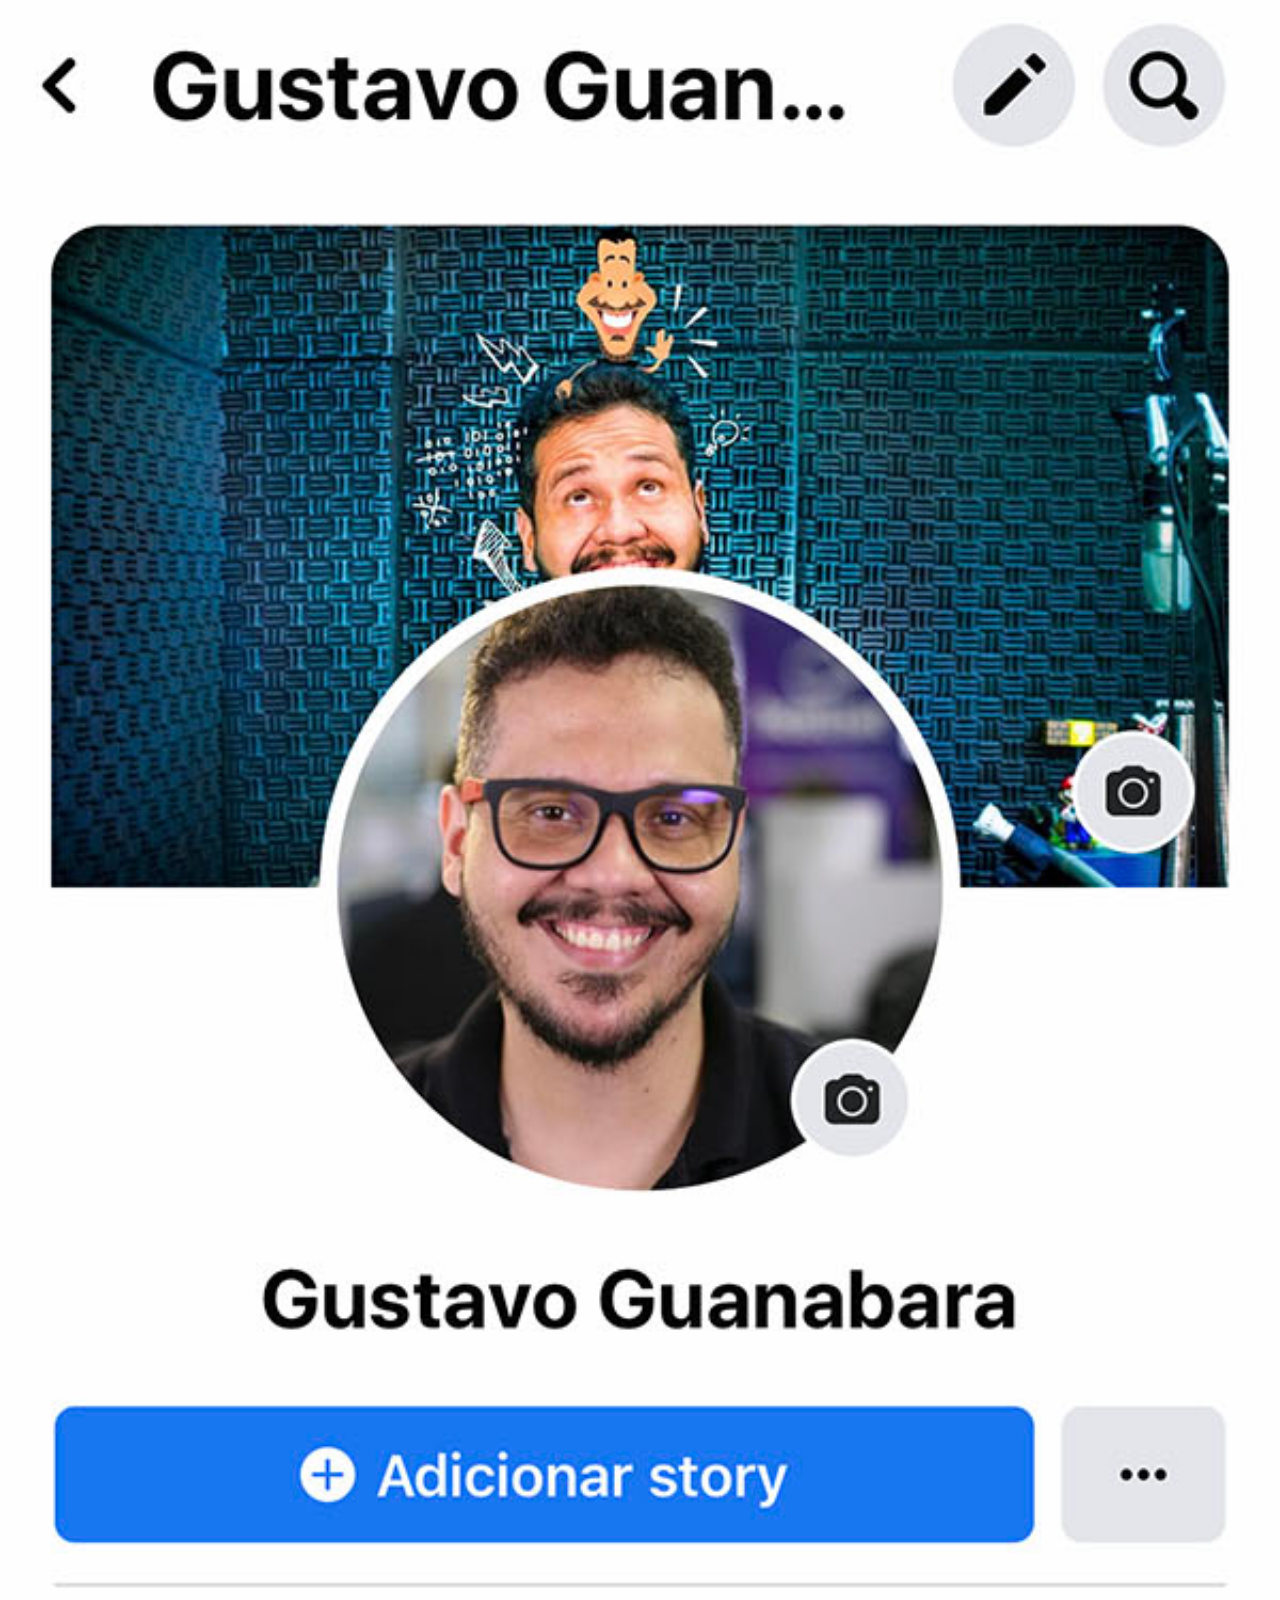
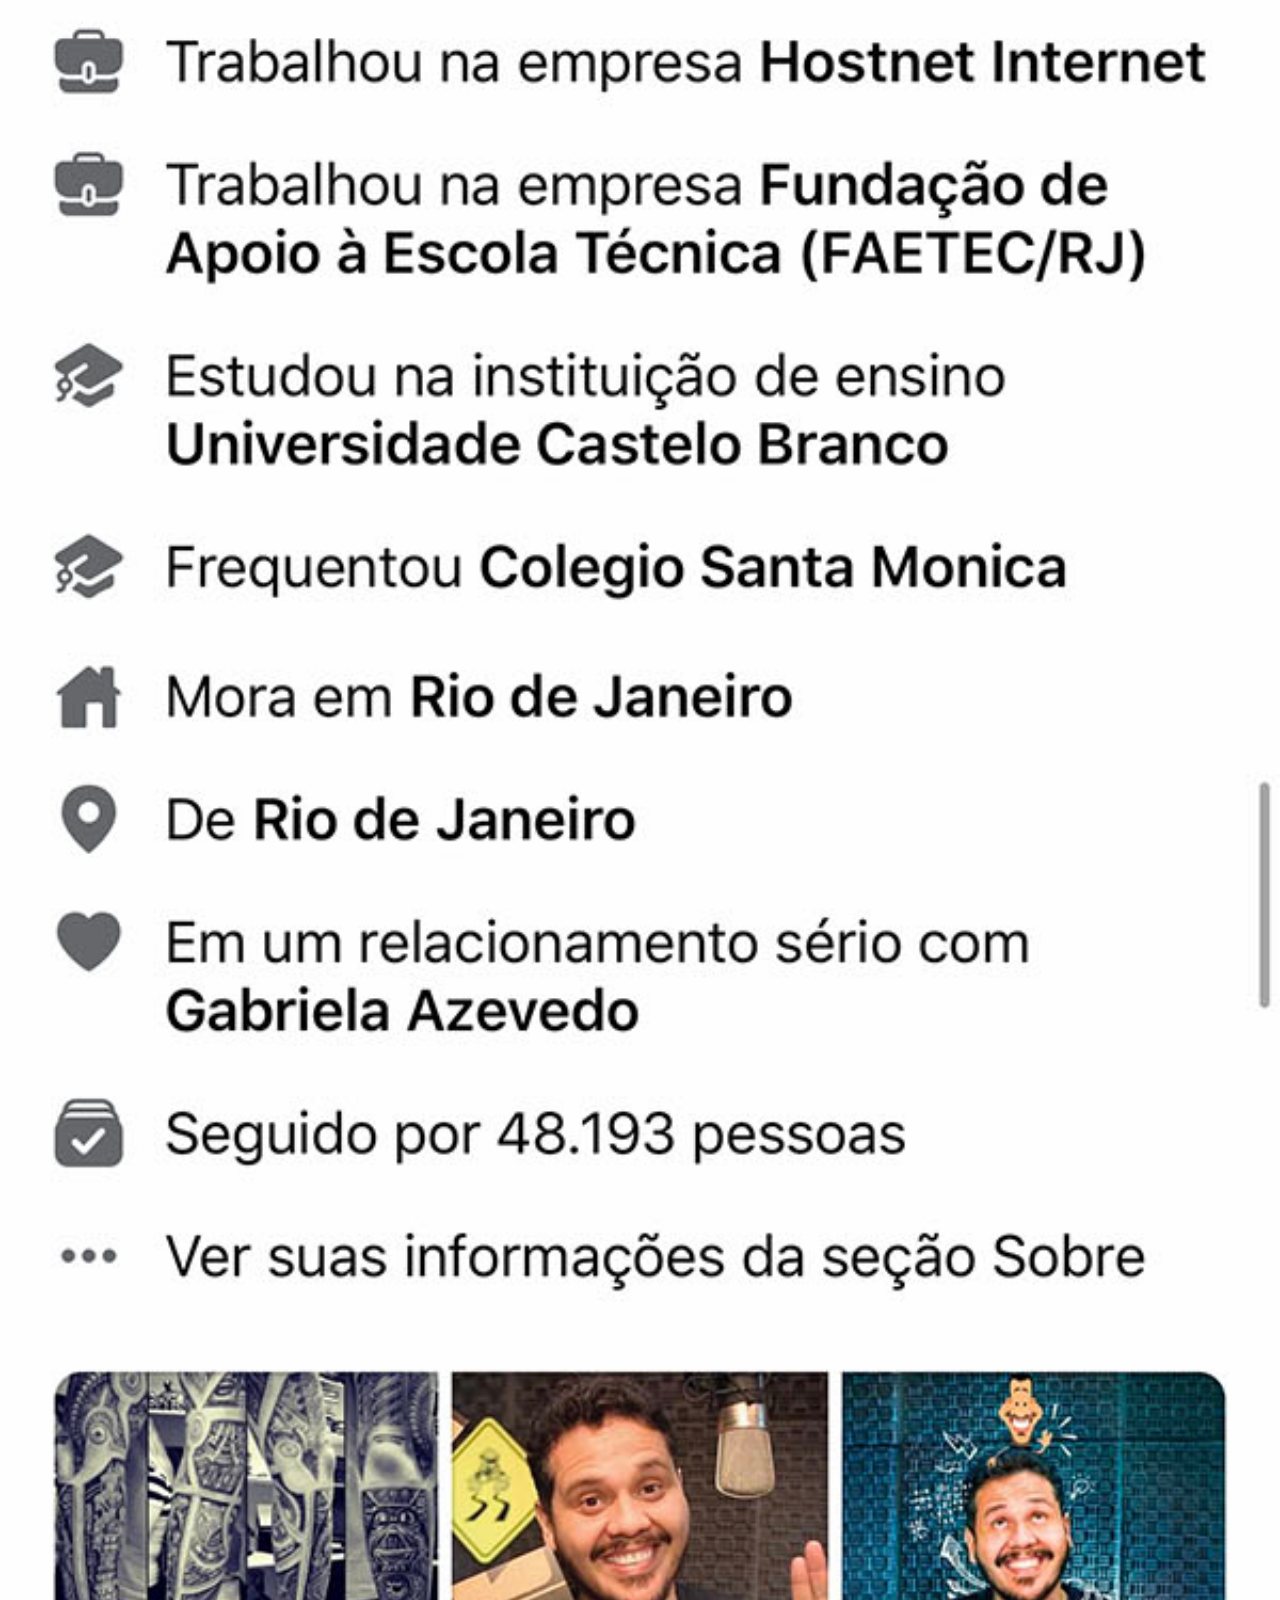
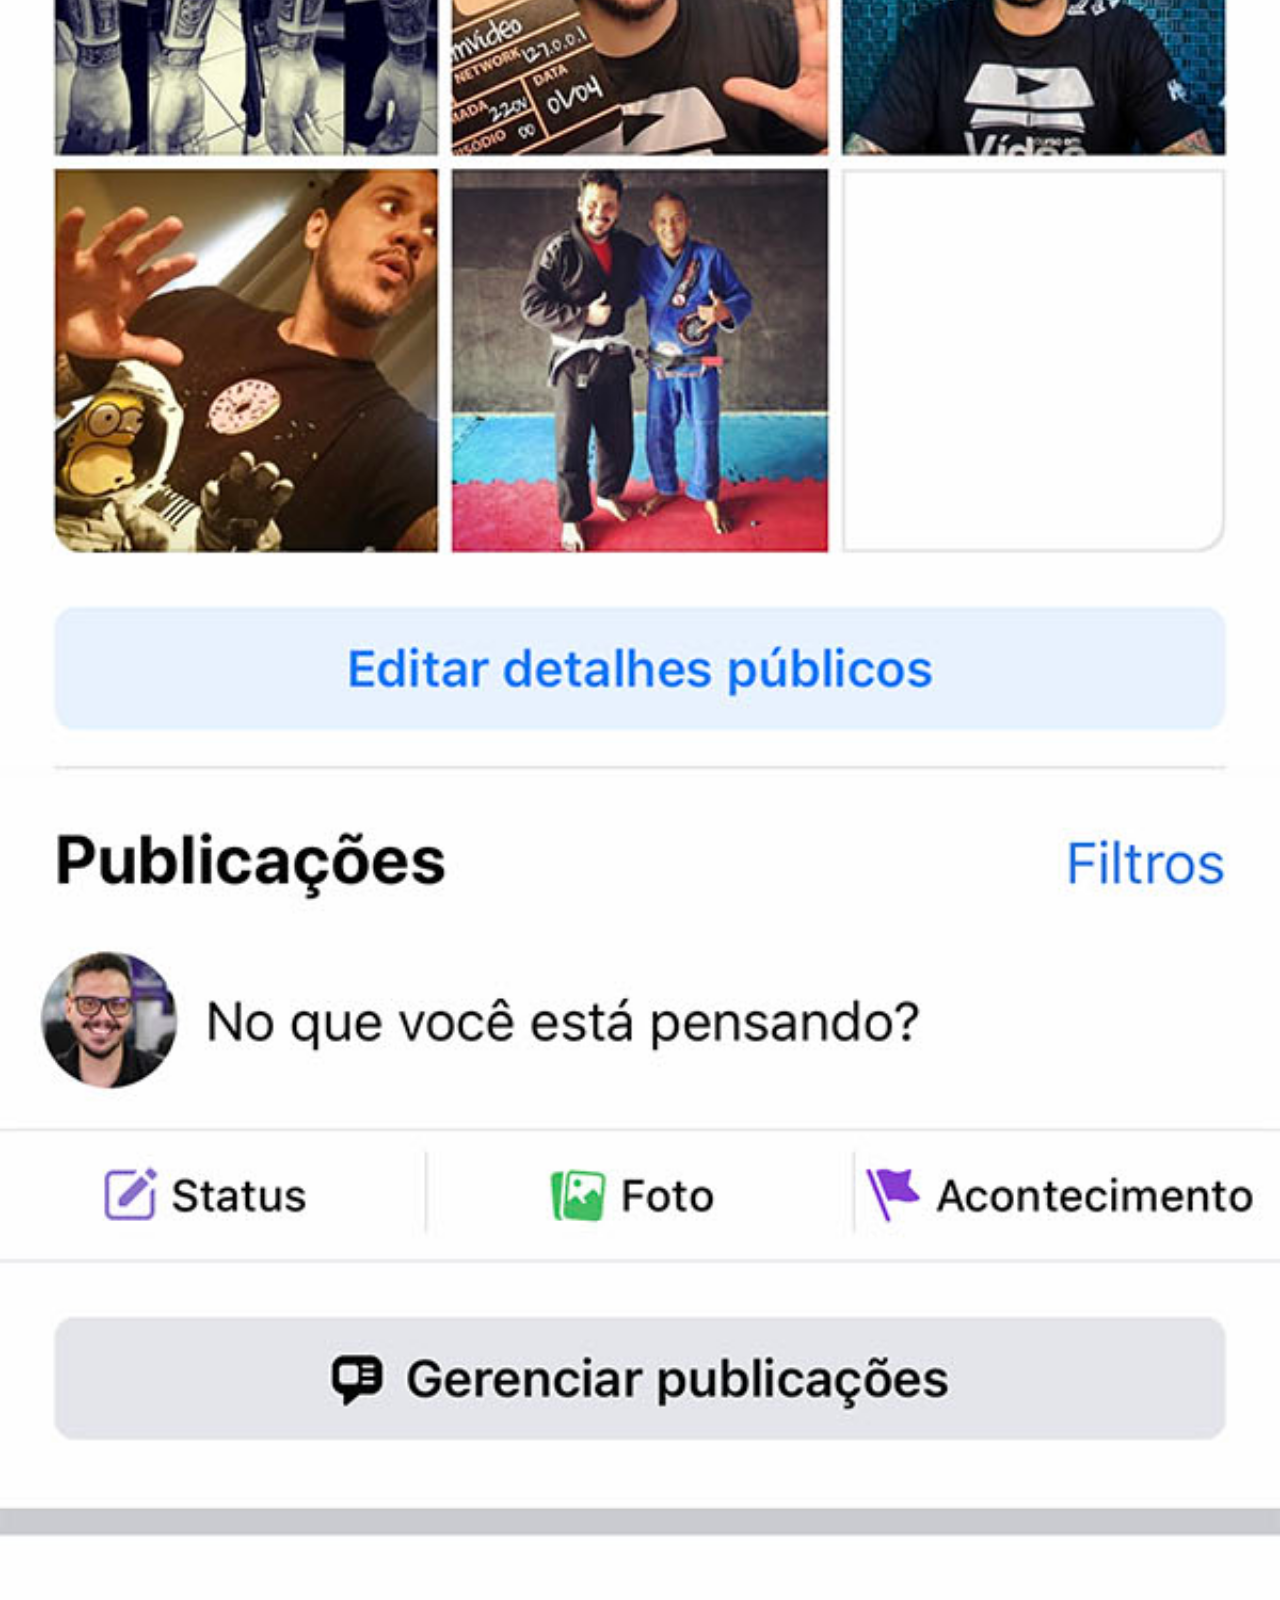
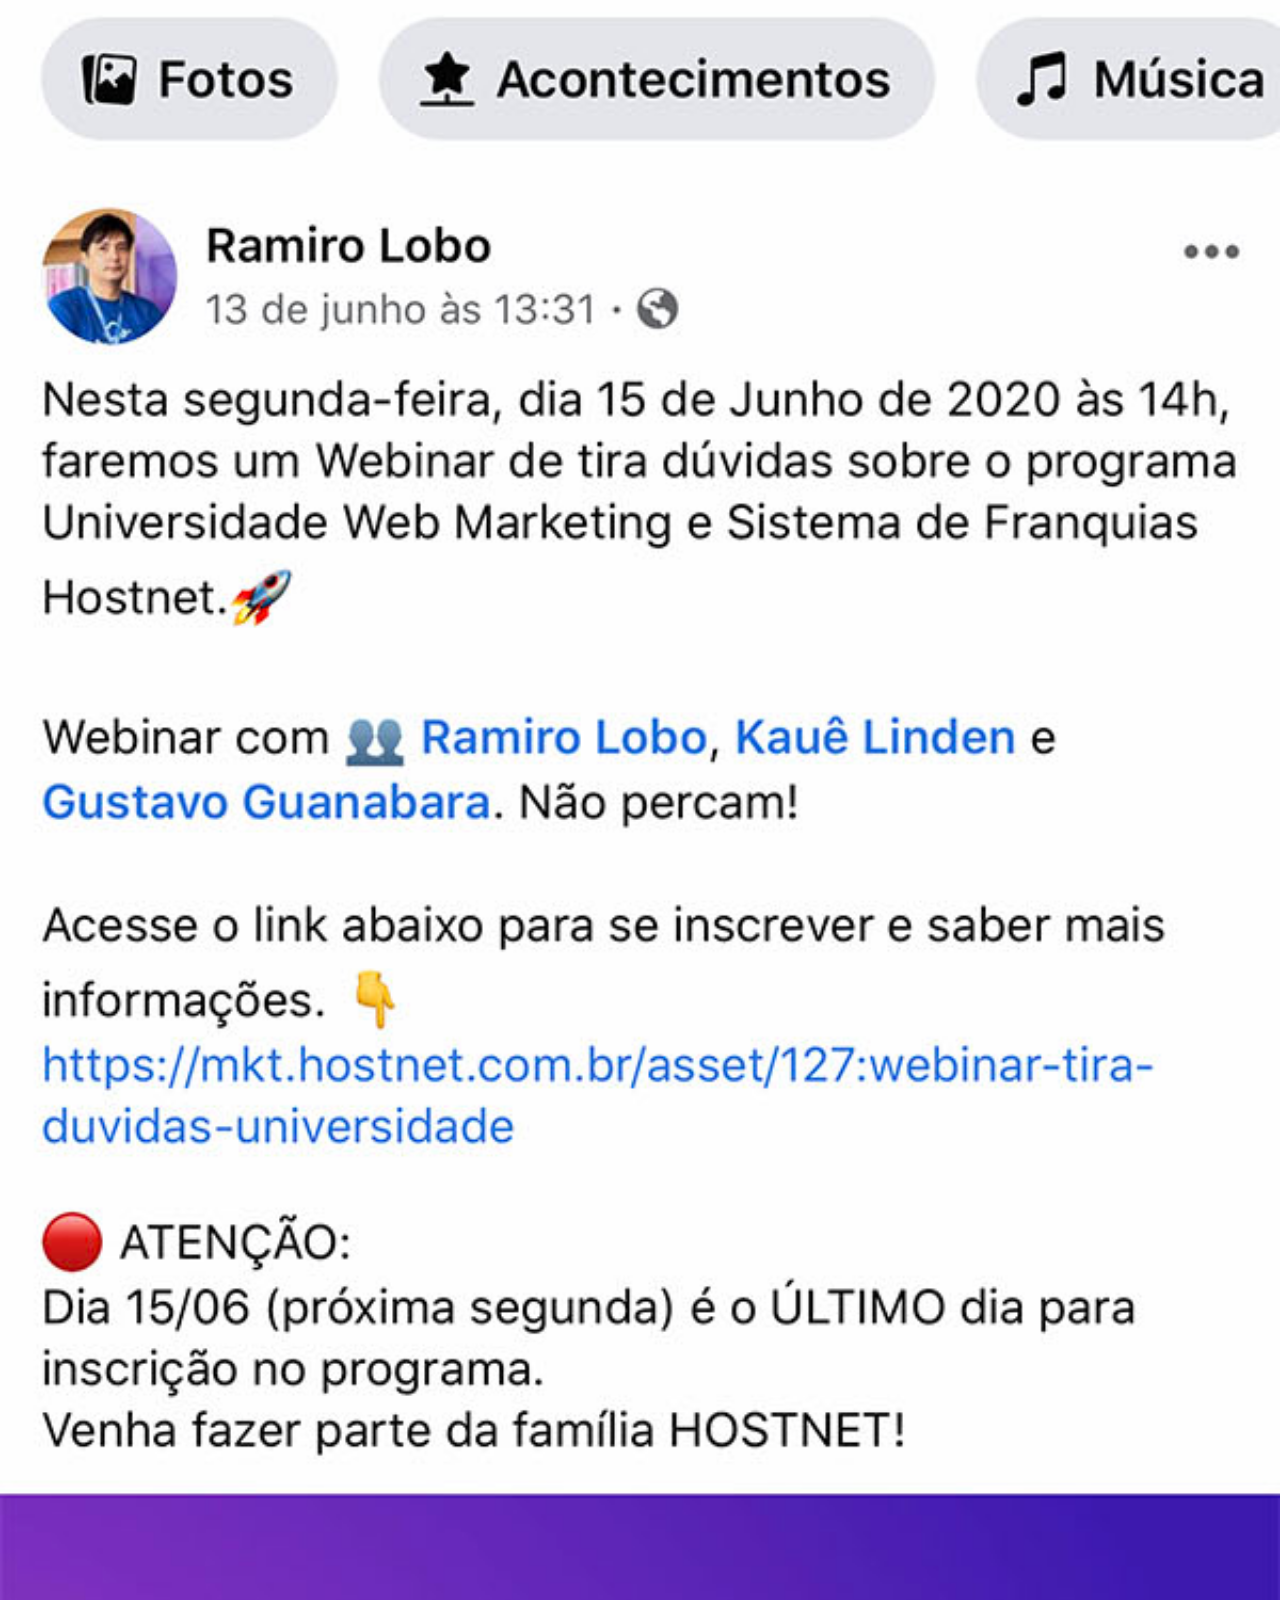
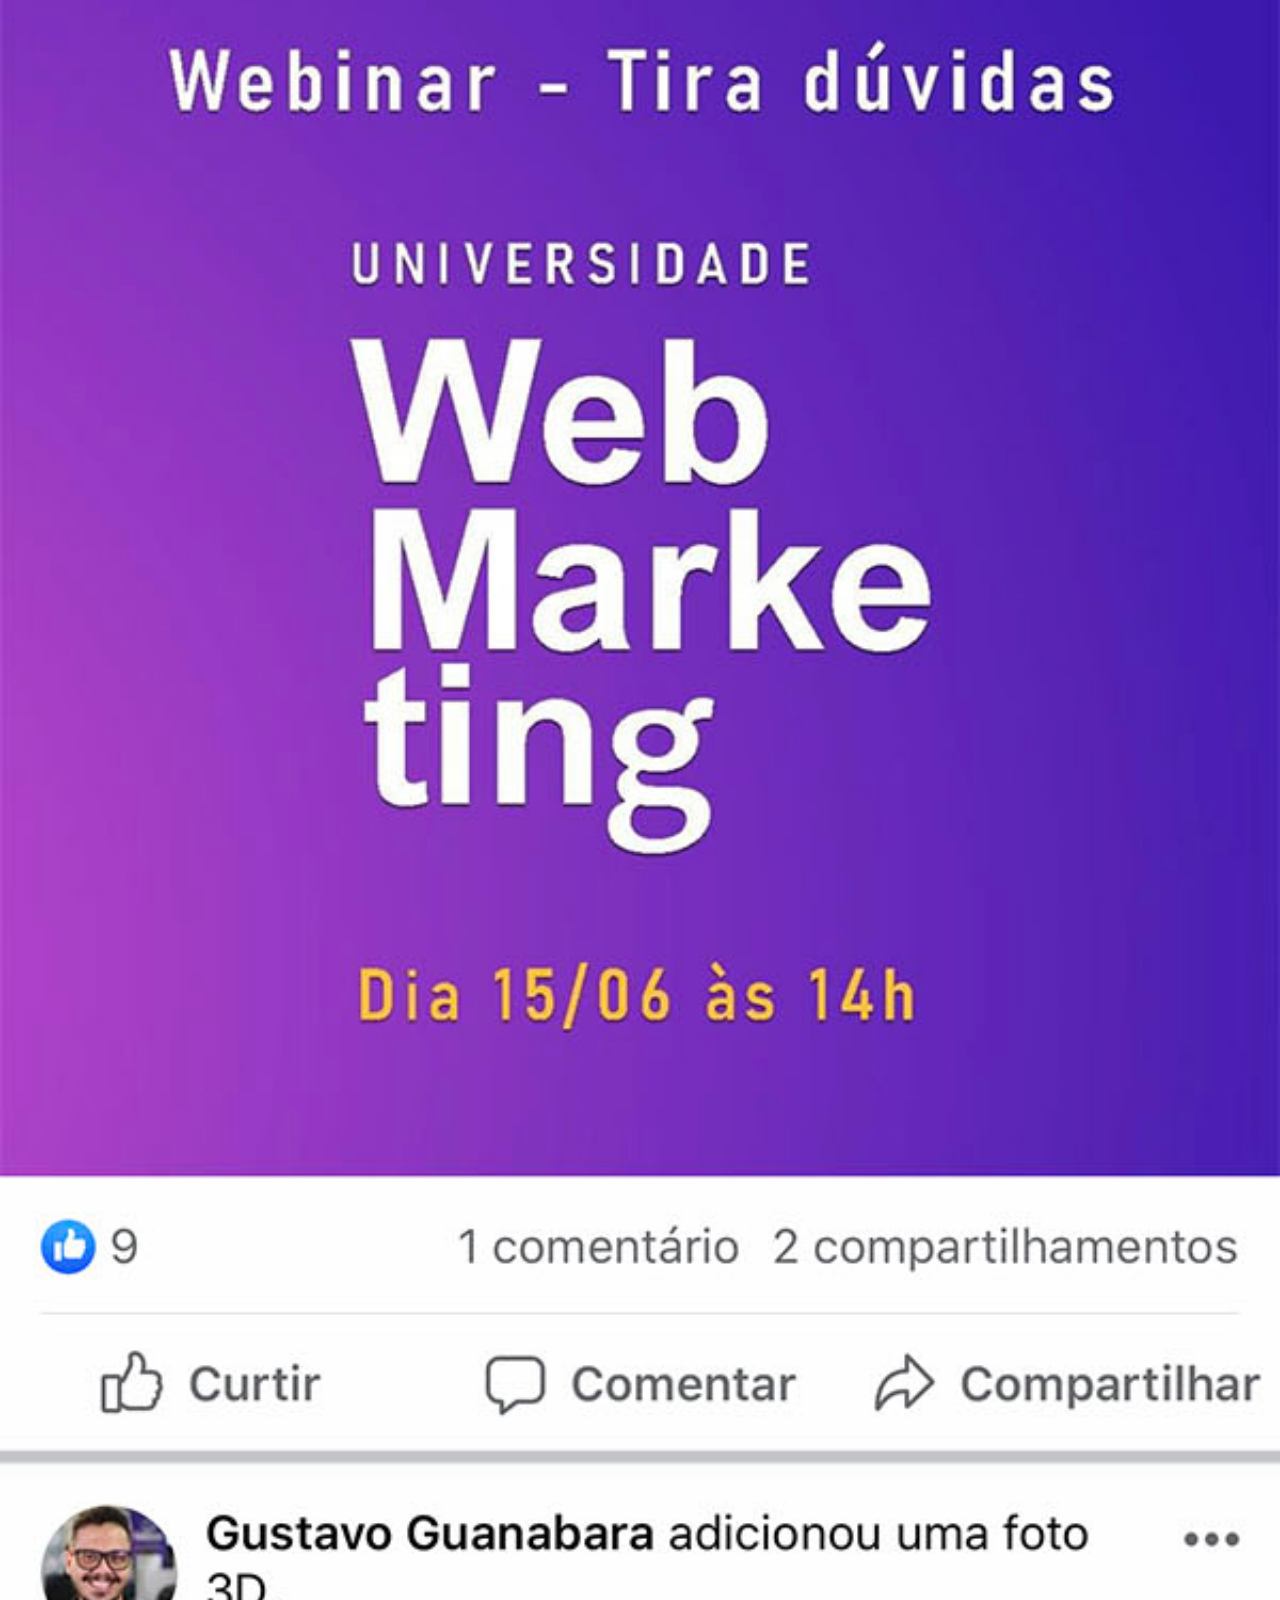
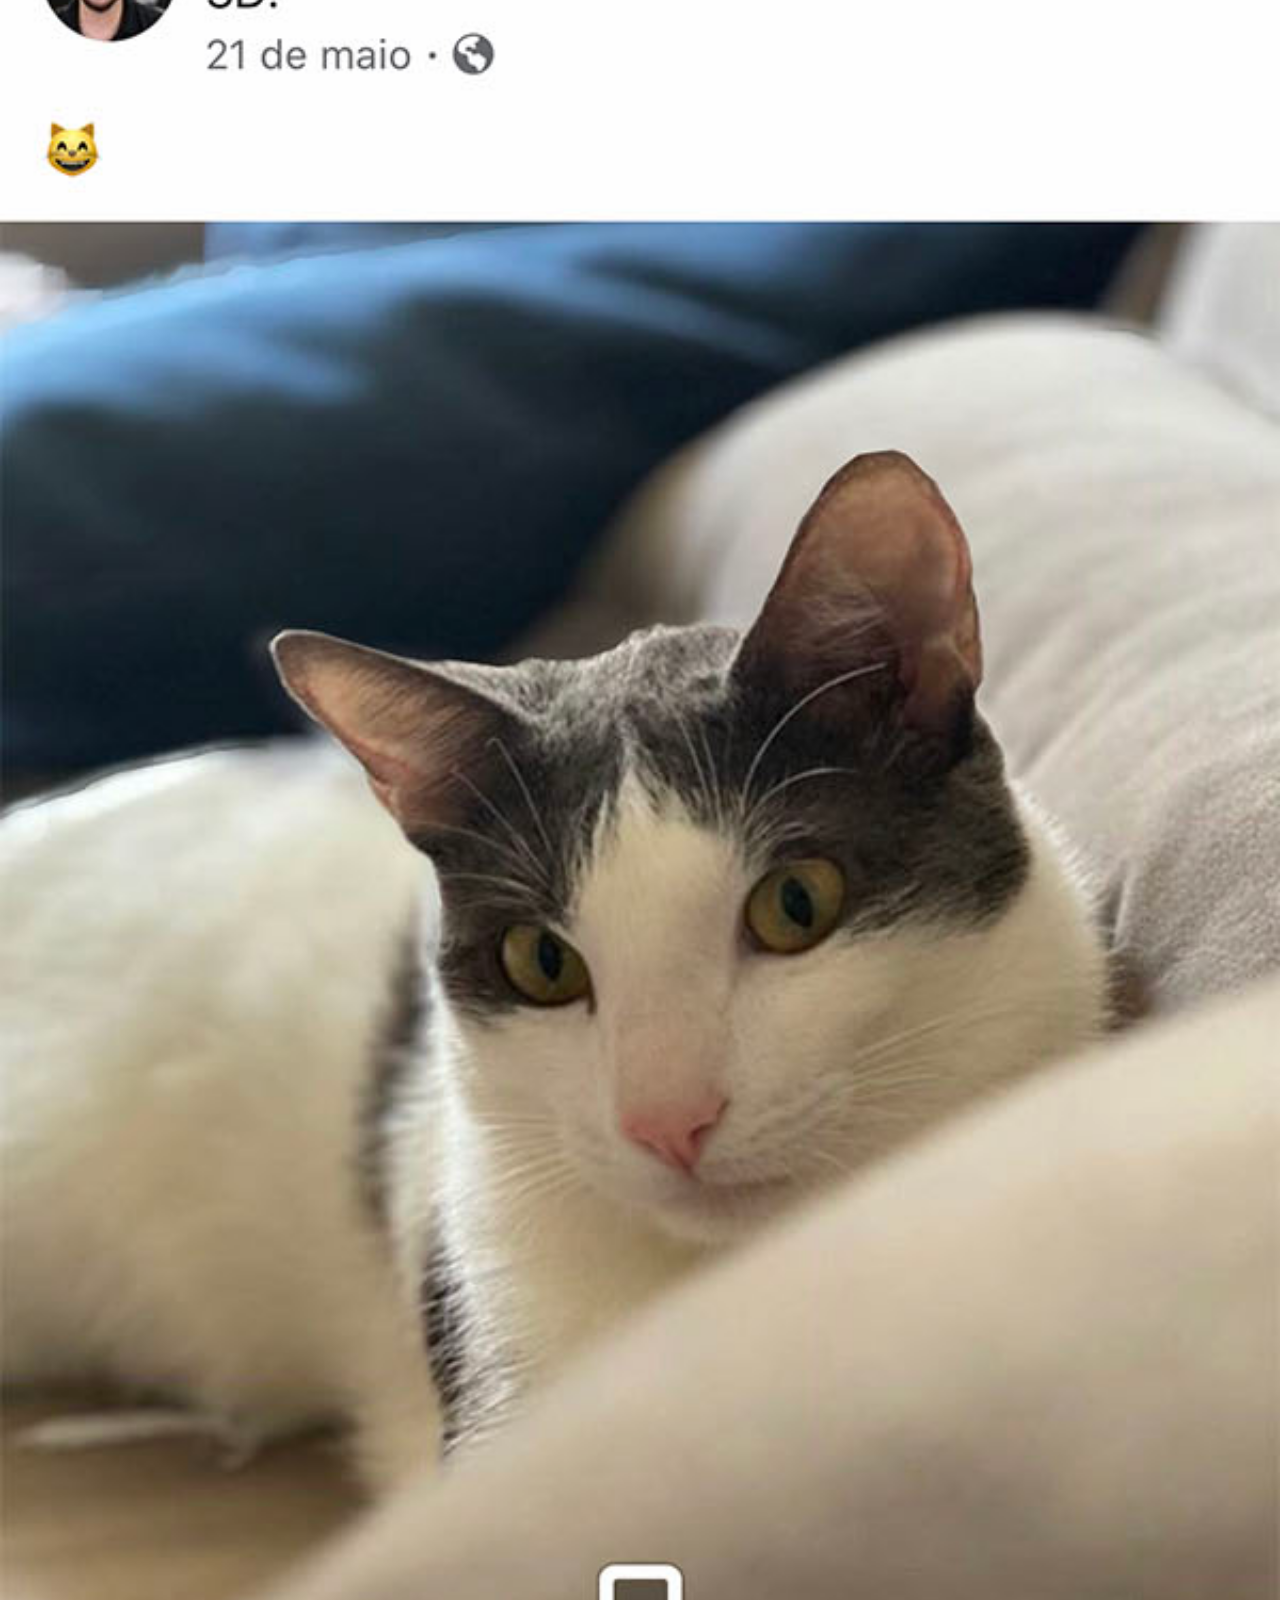
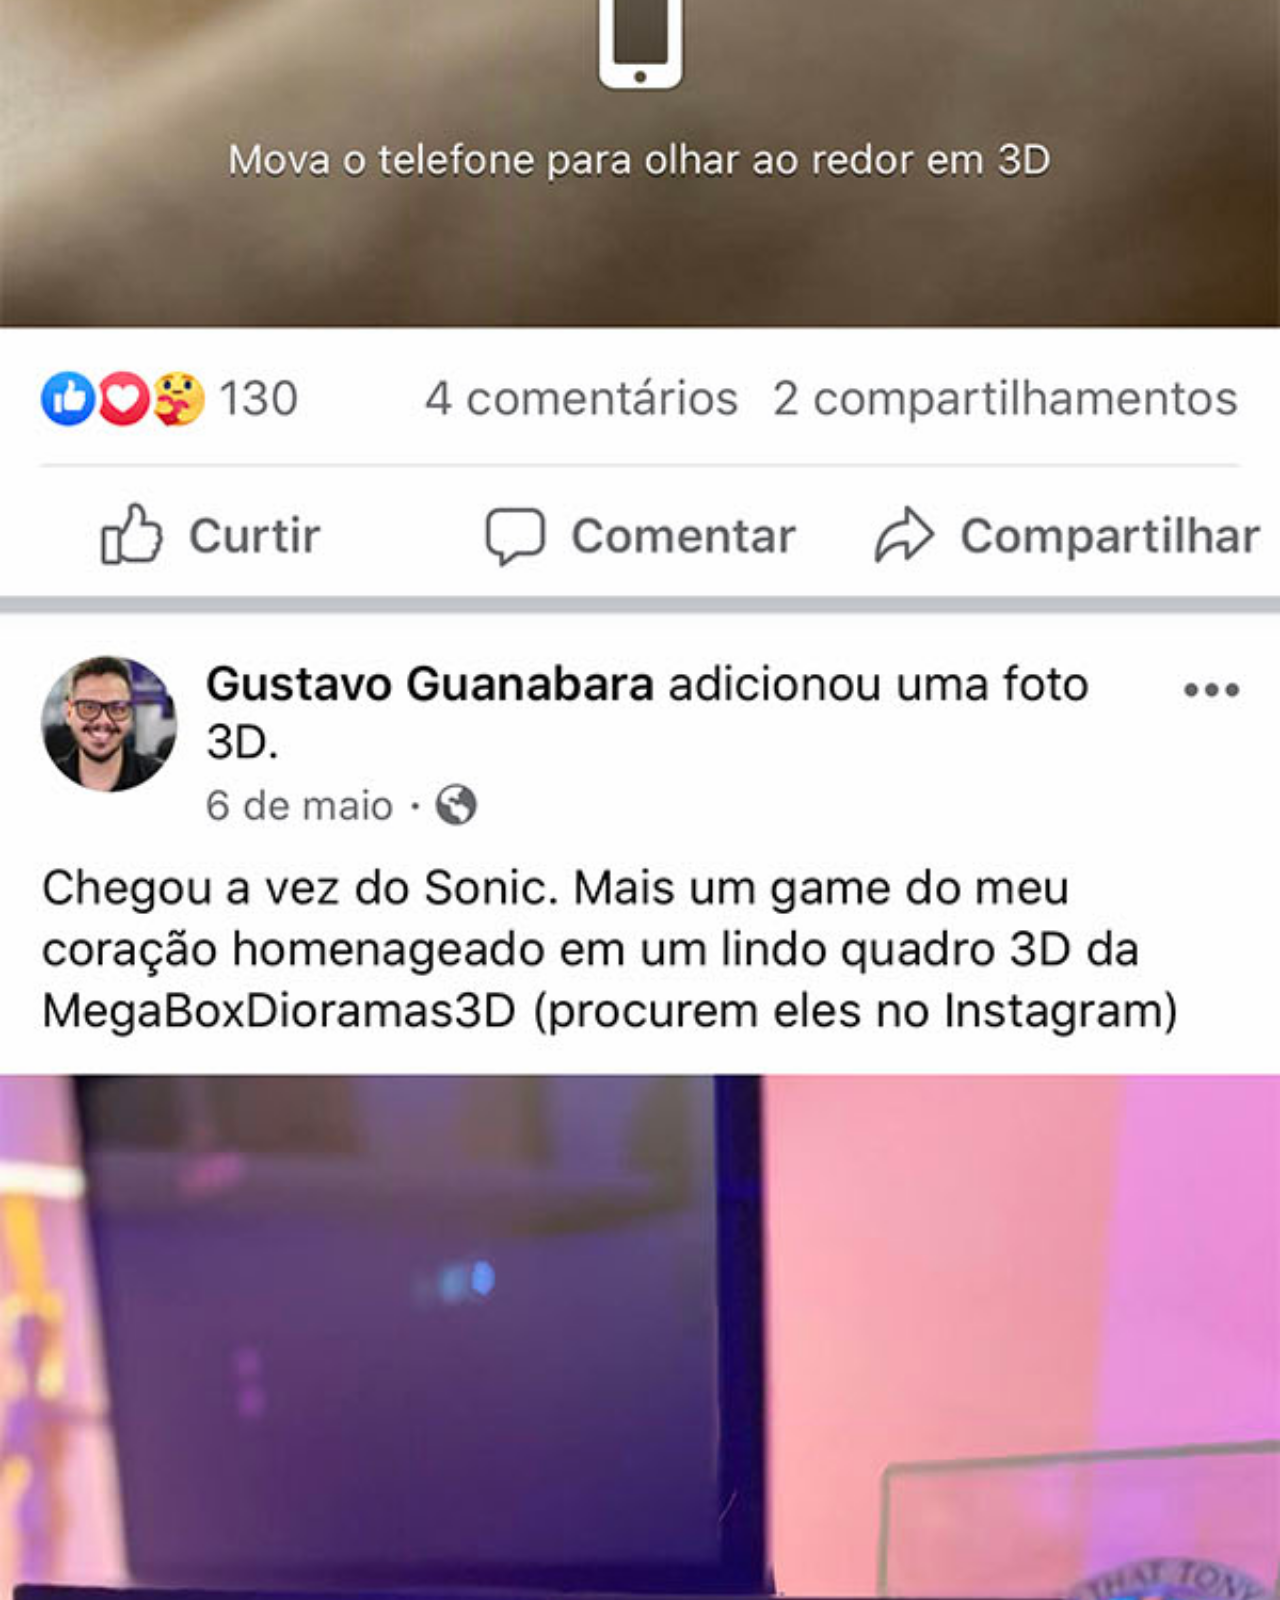
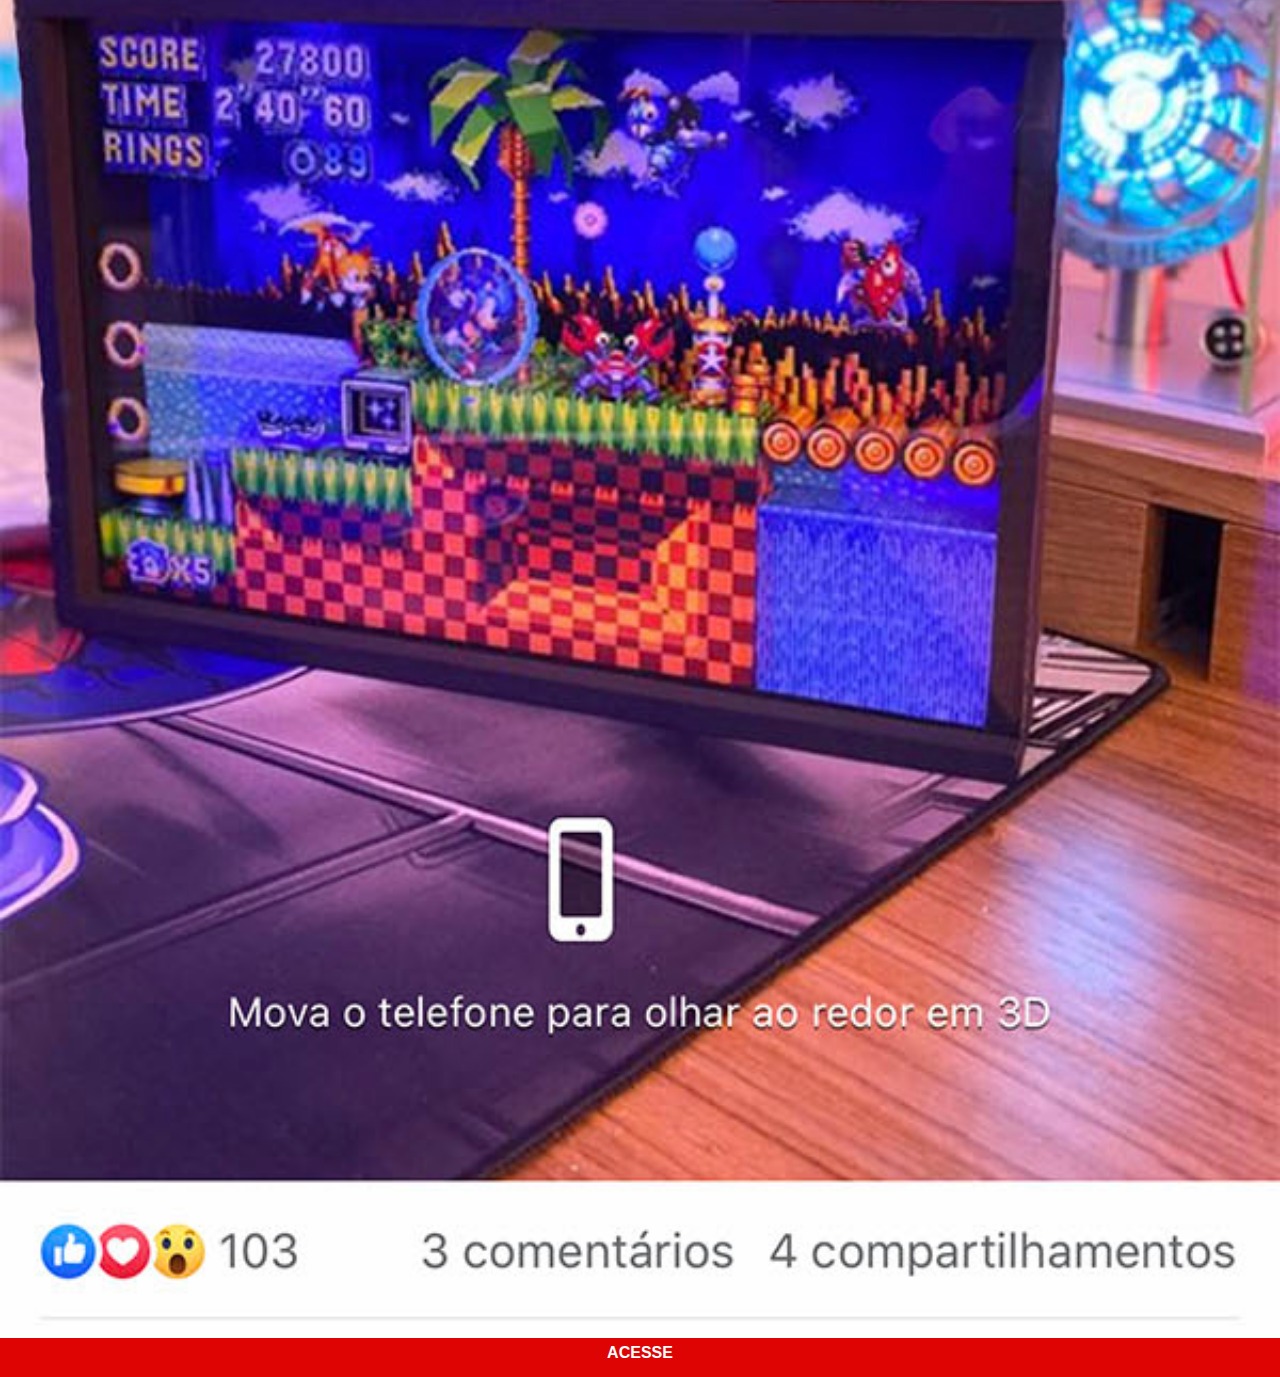
==== face.html @ cd44dcab "update iframe exercise" ====
<!DOCTYPE html>
<html lang="pt-br">
<head>
    <meta charset="UTF-8">
    <meta name="viewport" content="width=device-width, initial-scale=1.0">
    <title>Github</title>
    <link rel="stylesheet" href="style/social.css">

</head>
<body>
    
    <img src="imagens/tela-facebook.jpg" alt="">
    <a href="https://www.facebook.com/100071808360407/">ACESSE</a>
    
</body>
</html>
---- style/social.css ----
@charset "UTF-8";

* {
    margin: 0px;
    padding: 0px;
    font-family: Arial, Helvetica, sans-serif;
    
}
::-webkit-scrollbar {
    height: 0px ;
    width: 0px;
}

img {
    width: 100%;
    height: 100%;
    margin-bottom: -1%;
    overflow-y: hidden;
}
a {
    
    display:block;
    background-color: rgb(223, 4, 4);
    color: white;
    margin-bottom: -20px;
    padding: 15px;
    text-align: center;
    font-weight: bolder;
    text-decoration: none;
}
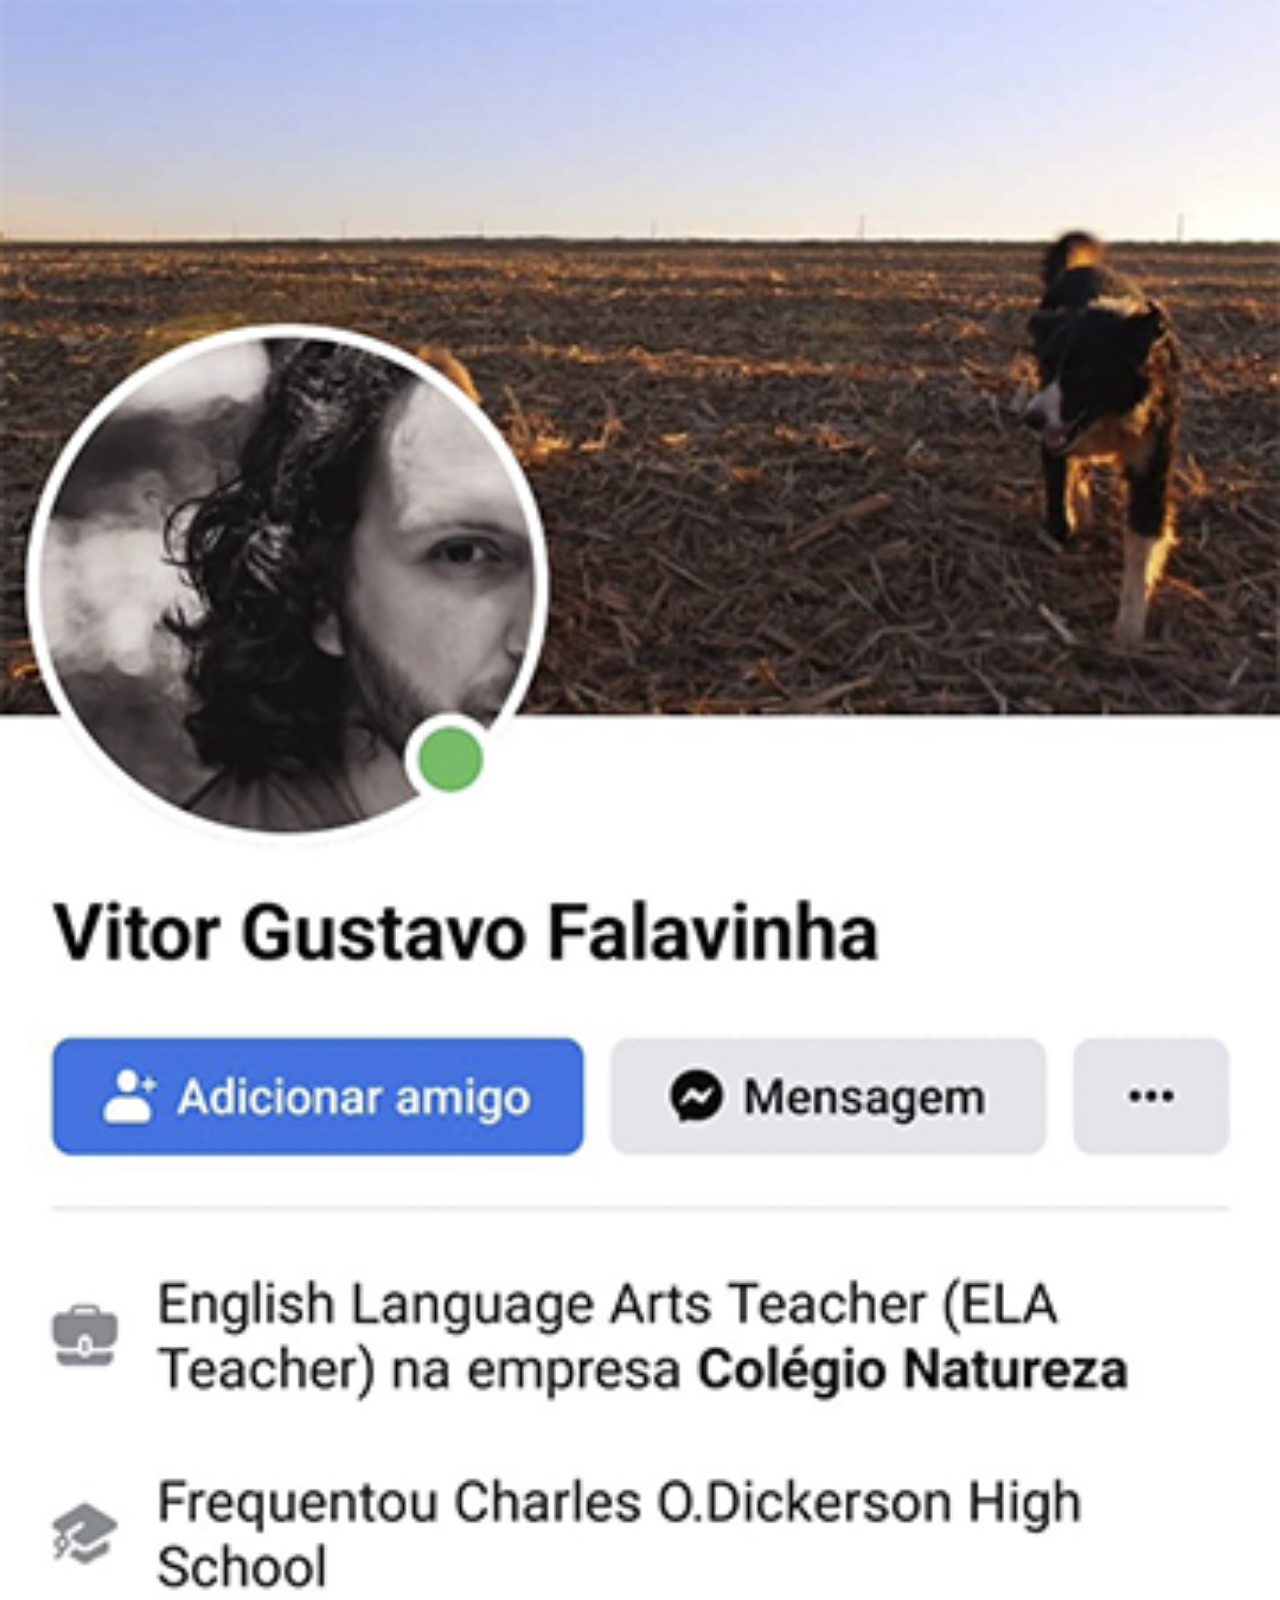
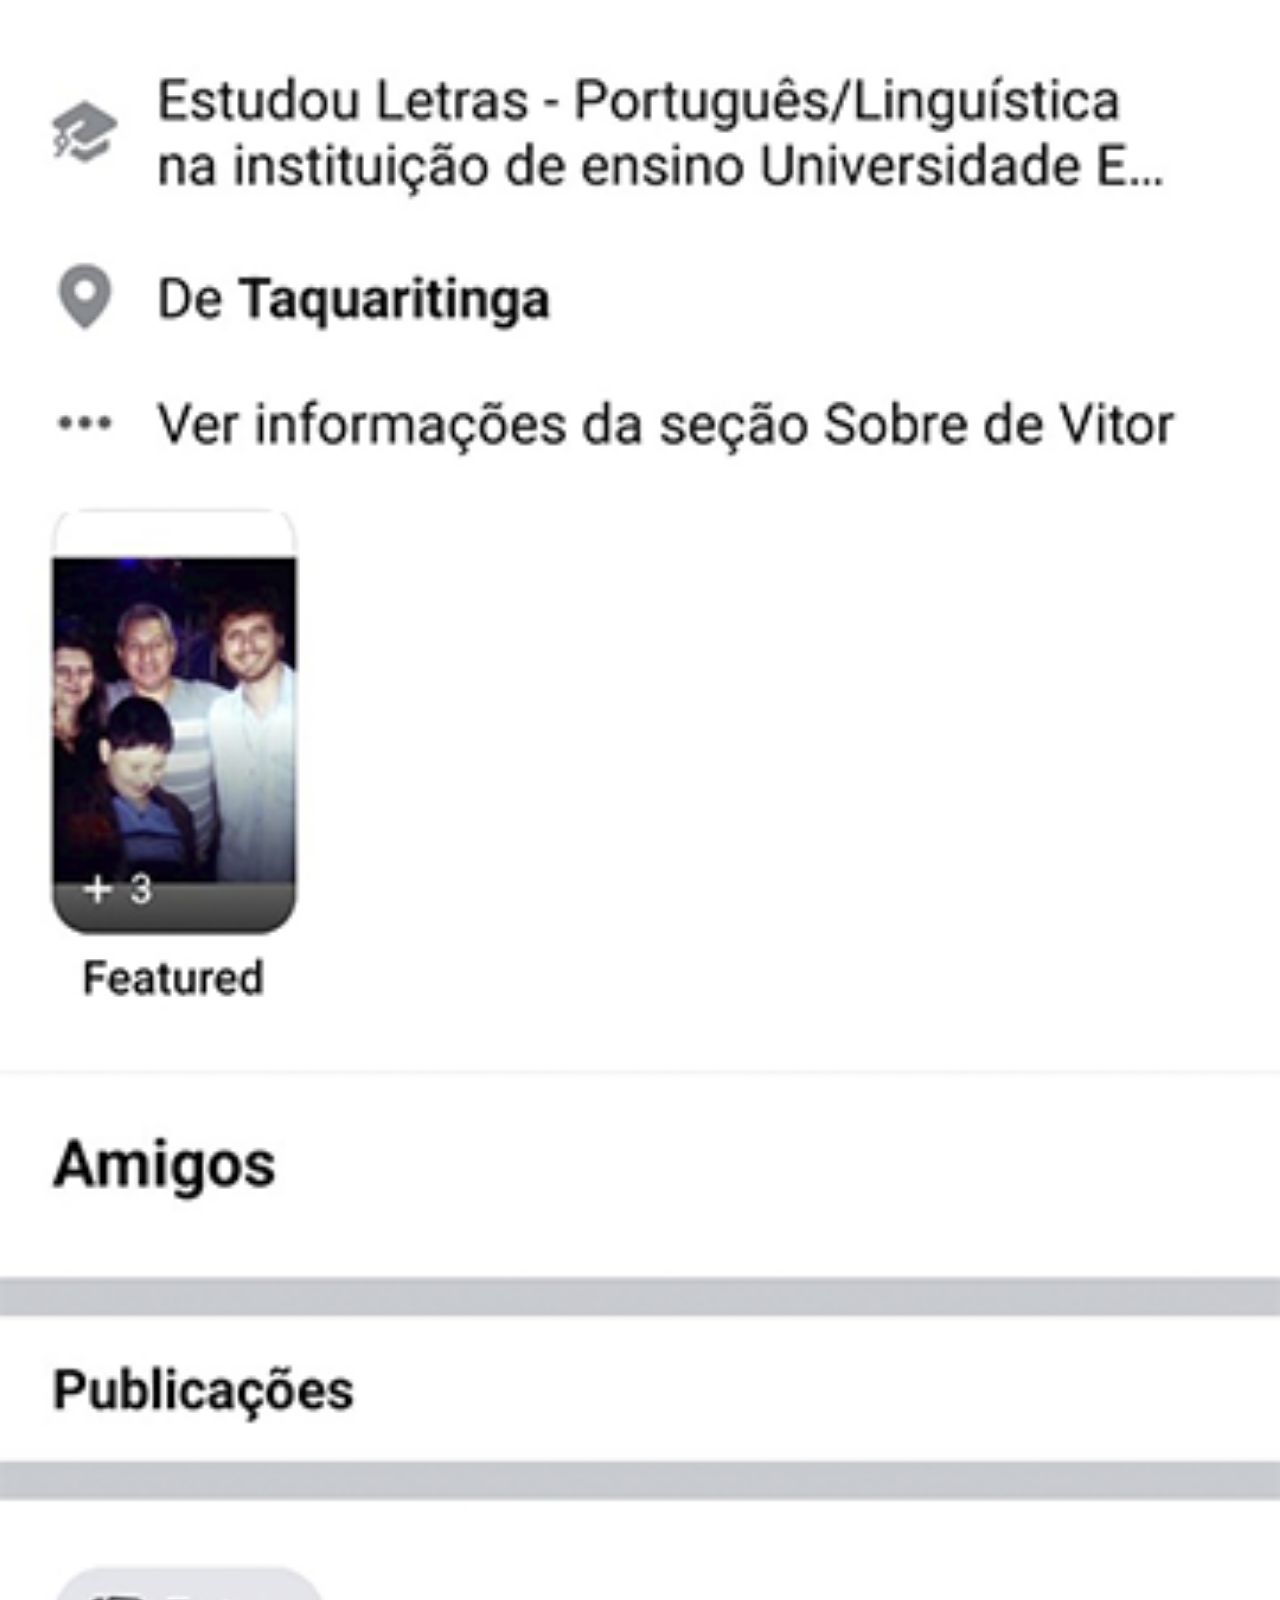
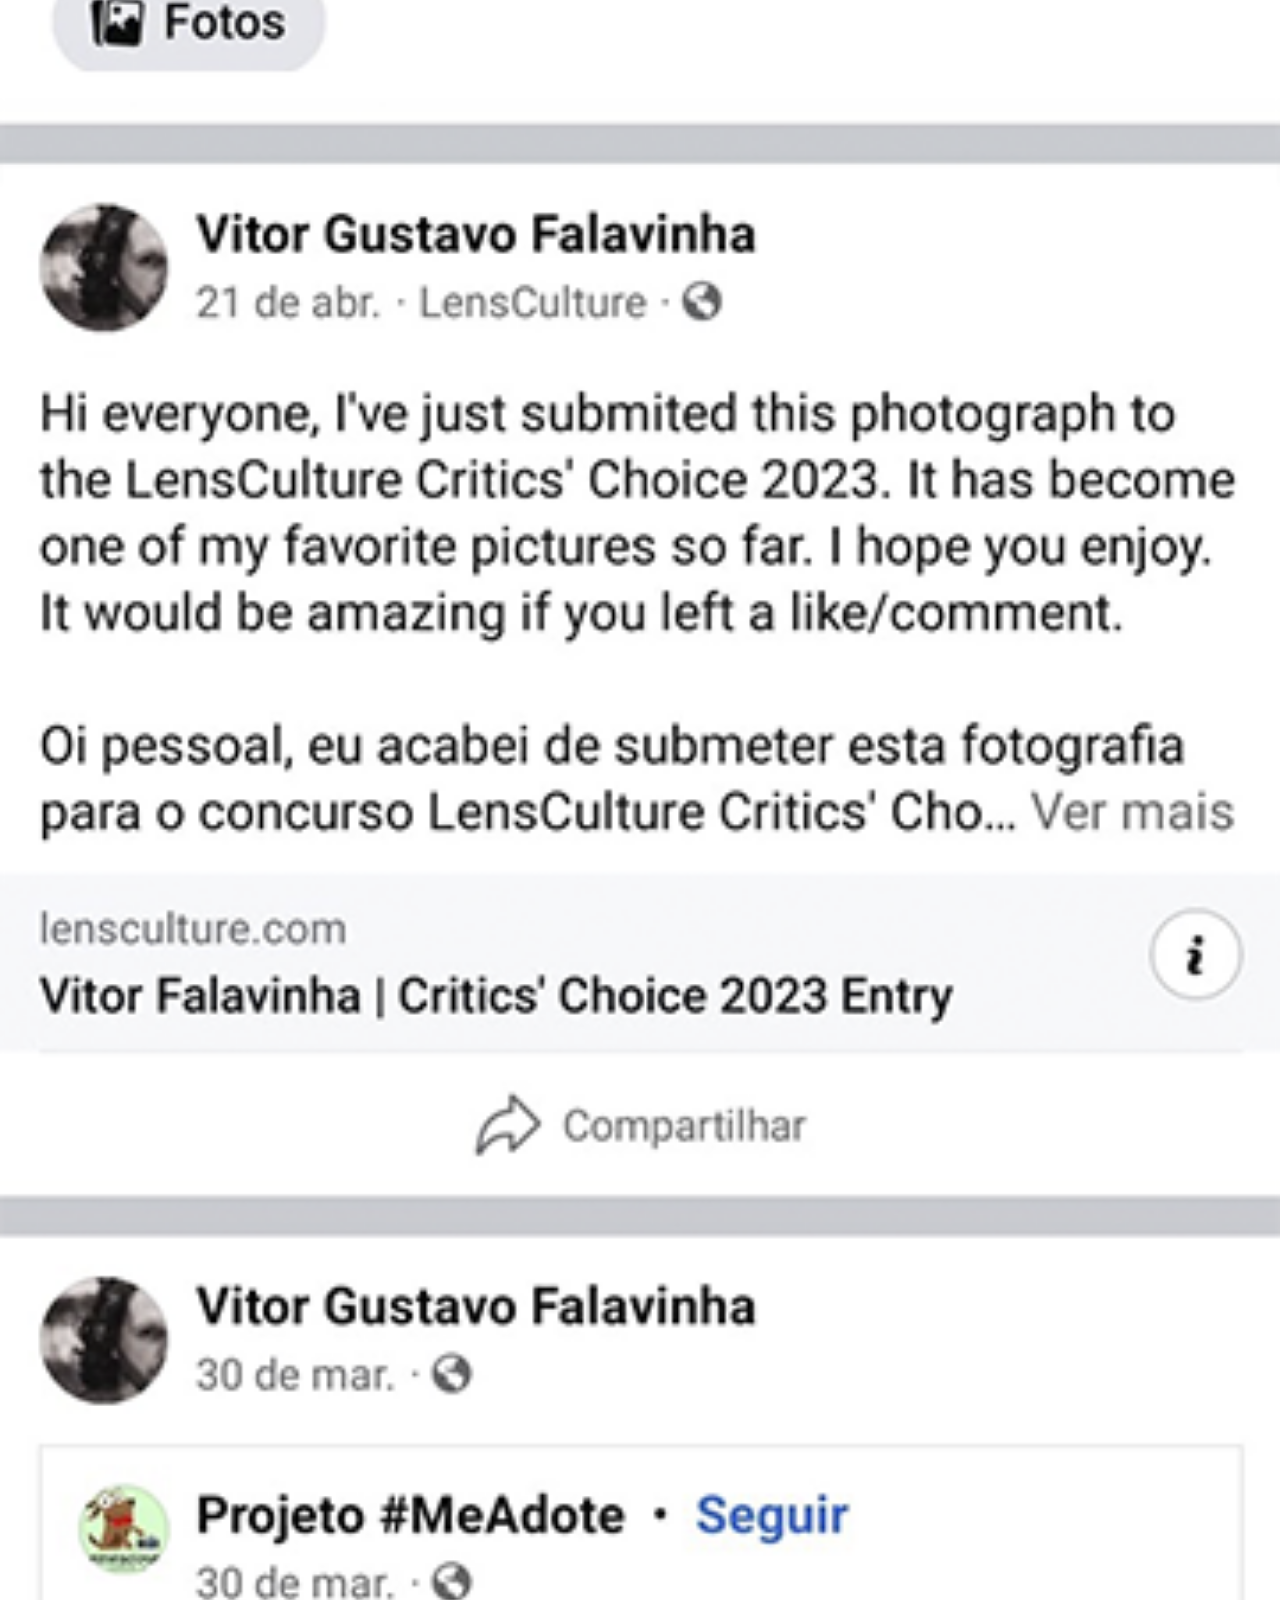
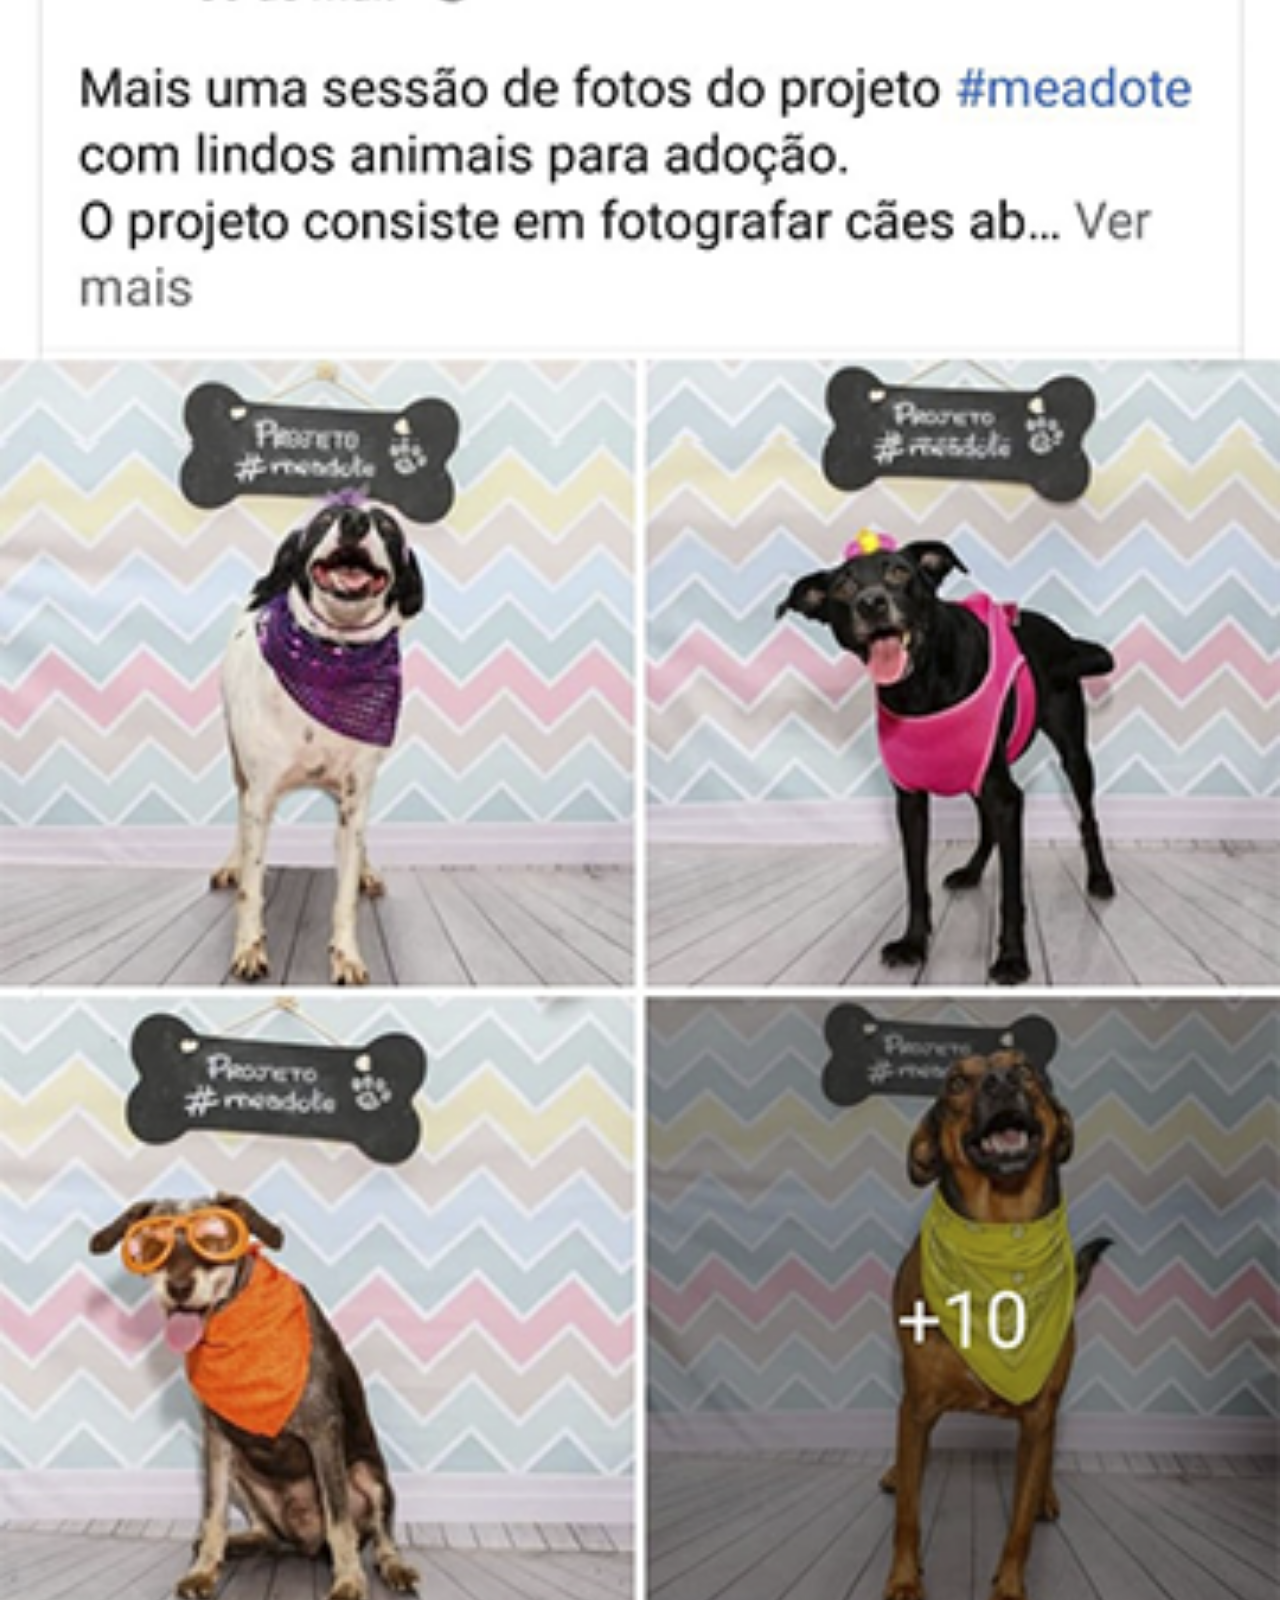
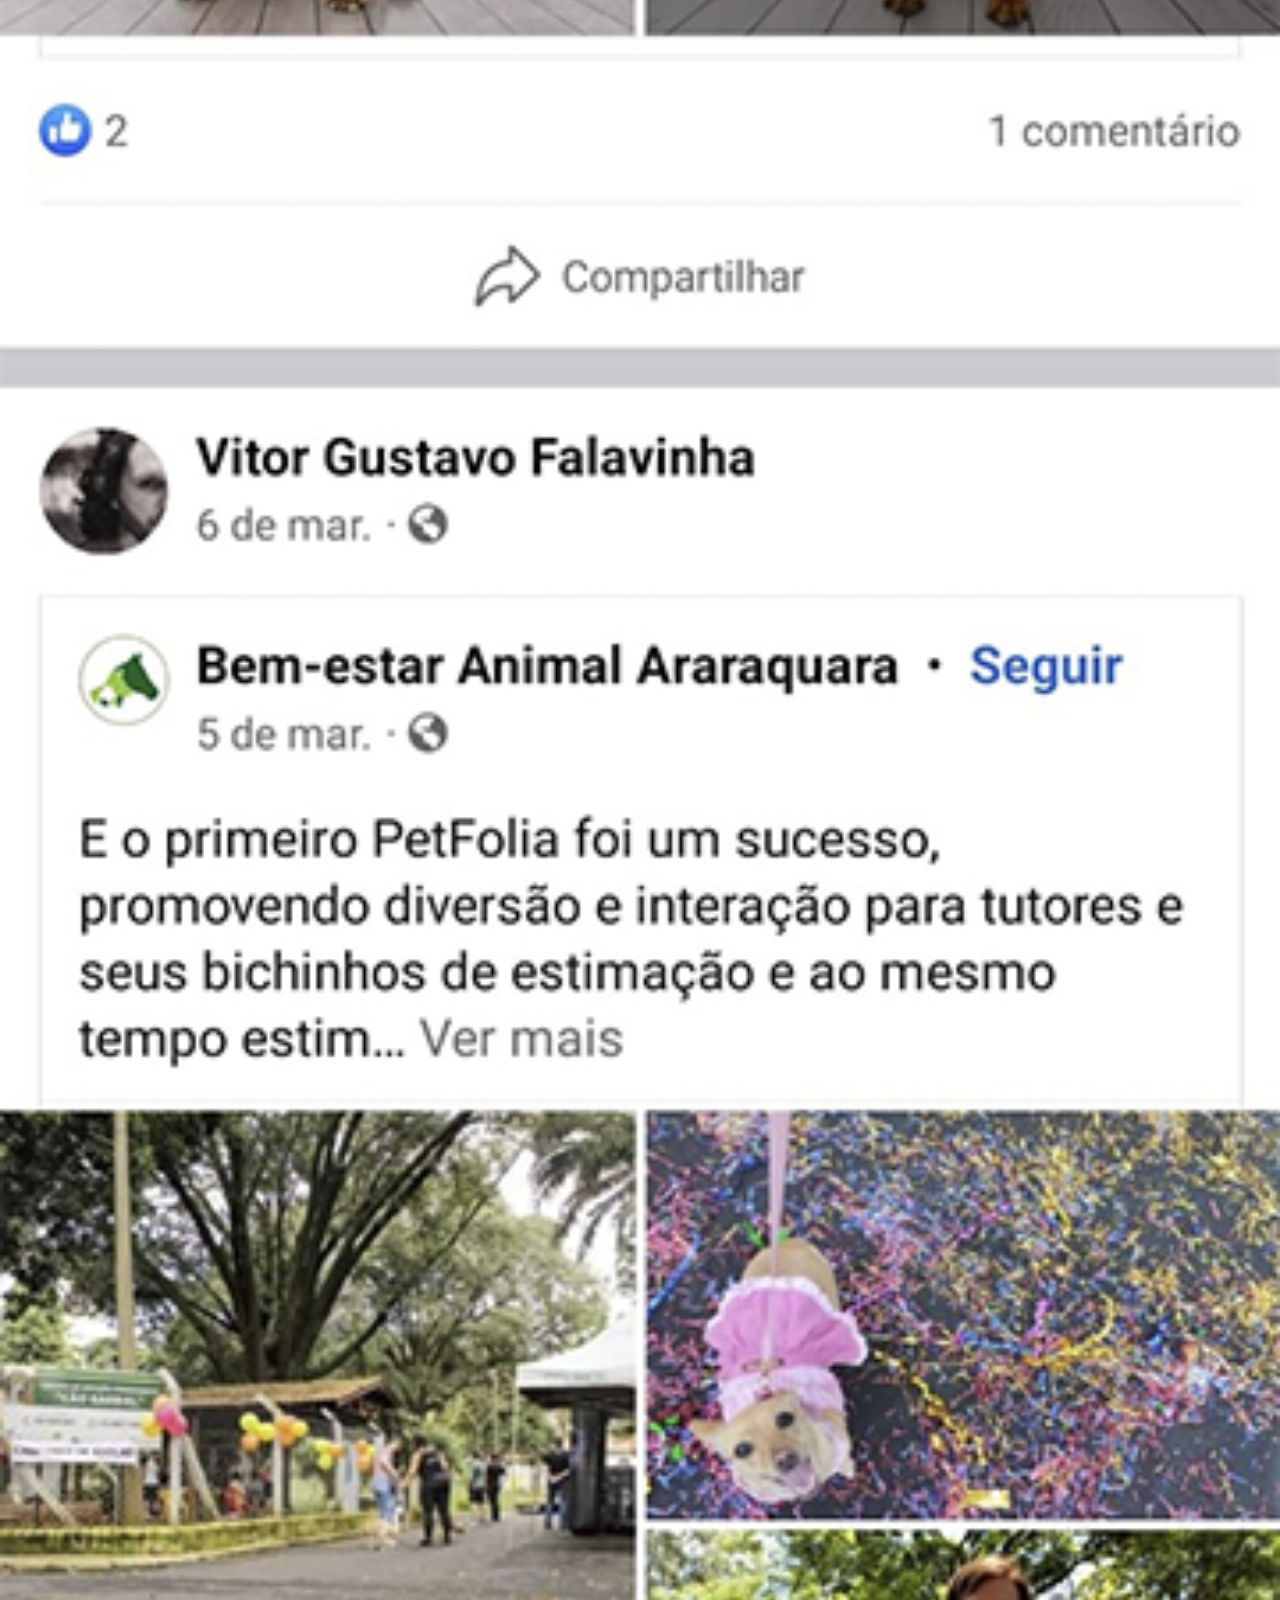
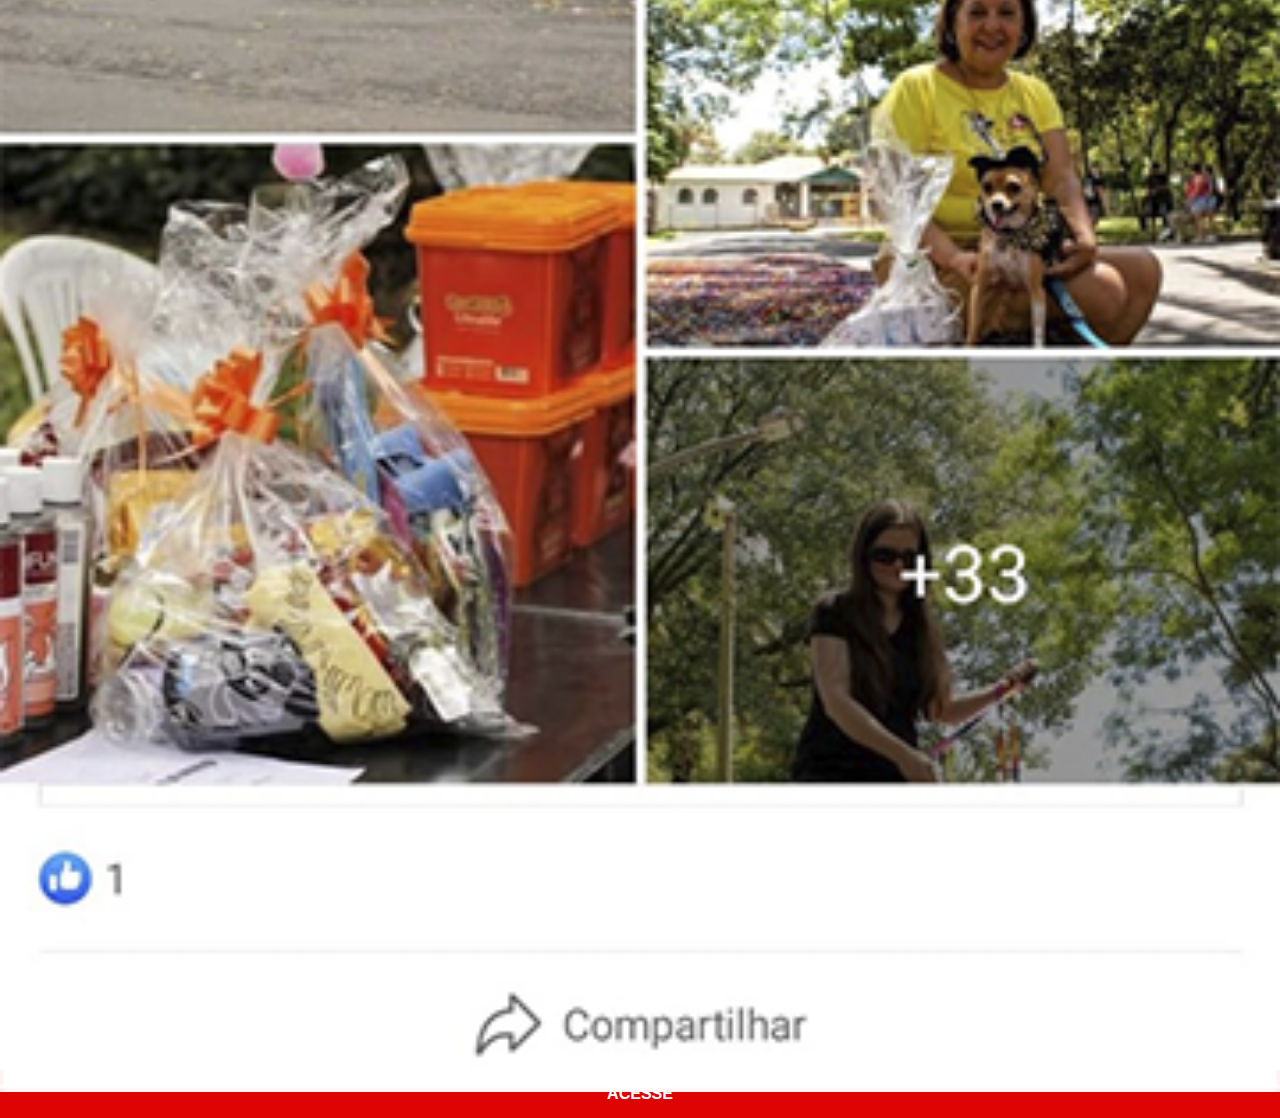
==== commit 842eae43: "conclusion social project" ====
--- a/face.html
+++ b/face.html
@@ -9,8 +9,8 @@
 </head>
 <body>
     
-    <img src="imagens/tela-facebook.jpg" alt="">
-    <a href="https://www.facebook.com/100071808360407/">ACESSE</a>
+    <img src="imagens/tela-facebook.png" alt="">
+    <a href="https://www.facebook.com/vitor.falavinha/" target="_blank">ACESSE</a>
     
 </body>
 </html>--- a/style/social.css
+++ b/style/social.css
@@ -14,7 +14,7 @@
 img {
     width: 100%;
     height: 100%;
-    margin-bottom: -1%;
+    margin-bottom: -2%;
     overflow-y: hidden;
 }
 a {
@@ -22,7 +22,7 @@
     display:block;
     background-color: rgb(223, 4, 4);
     color: white;
-    margin-bottom: -20px;
+    margin-bottom: -22px;
     padding: 15px;
     text-align: center;
     font-weight: bolder;
